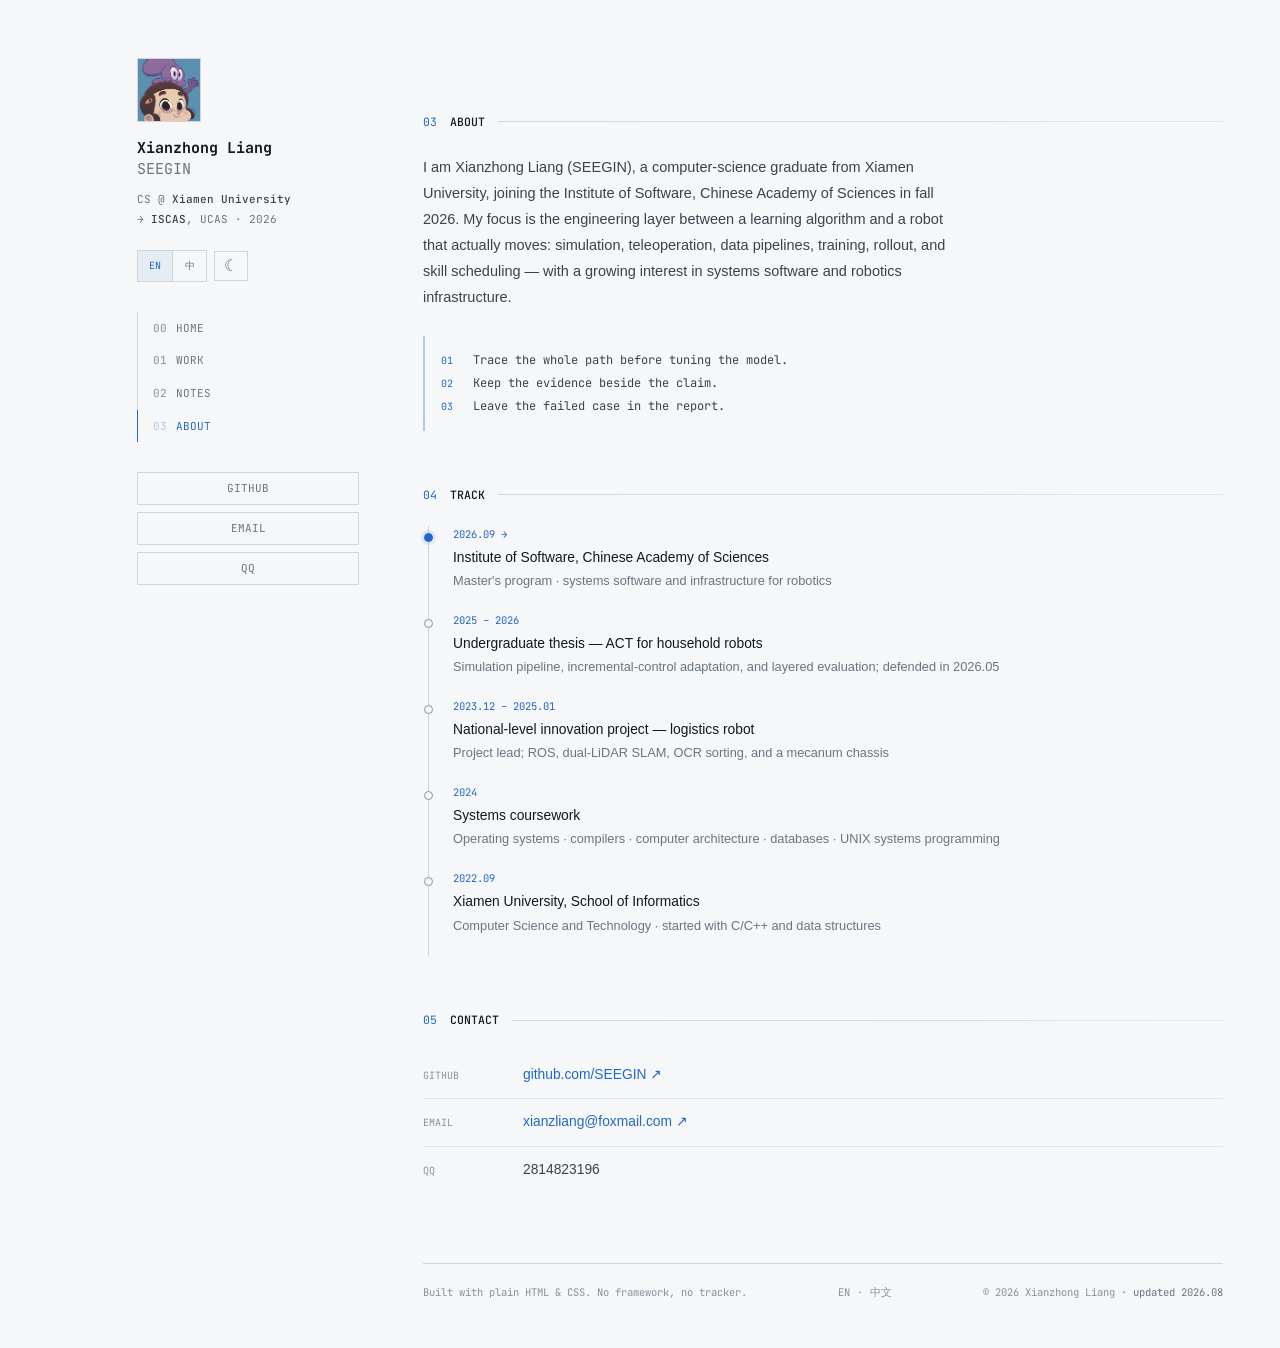
==== about.html @ d33dfe6f "Initial site: multi-page personal homepage (home / work / notes / about)" ====
<!DOCTYPE html>
<html lang="en">
<head>
<meta charset="utf-8">
<meta name="viewport" content="width=device-width, initial-scale=1">
<title>About — Xianzhong Liang (SEEGIN)</title>
<meta name="description" content="Who I am and the path so far: CS at Xiamen University, joining ISCAS UCAS in 2026; systems software and robotics infrastructure.">
<meta name="author" content="Xianzhong Liang">
<meta name="theme-color" content="#0A0C10">
<meta name="color-scheme" content="dark light">
<meta property="og:type" content="profile">
<meta property="og:title" content="About — Xianzhong Liang (SEEGIN)">
<meta property="og:description" content="The path so far: XMU → ISCAS, systems software and robotics infrastructure.">
<meta property="og:url" content="https://seegin.github.io/about.html">
<meta property="og:image" content="https://seegin.github.io/assets/avatar.jpg">
<meta property="og:image:alt" content="Portrait of Xianzhong Liang">
<meta property="og:image:width" content="1080">
<meta property="og:image:height" content="1080">
<meta property="profile:first_name" content="Xianzhong">
<meta property="profile:last_name" content="Liang">
<meta name="twitter:card" content="summary">
<meta property="og:locale" content="en_US">
<meta property="og:locale:alternate" content="zh_CN">

<link rel="canonical" href="https://seegin.github.io/about.html">
<link rel="alternate" hreflang="en" href="https://seegin.github.io/about.html">
<link rel="alternate" hreflang="zh-CN" href="https://seegin.github.io/about.html?lang=zh">
<link rel="alternate" hreflang="x-default" href="https://seegin.github.io/about.html">
<link rel="icon" type="image/jpeg" href="assets/avatar.jpg">
<link rel="apple-touch-icon" href="assets/avatar.jpg">

<script type="application/ld+json">
{
  "@context": "https://schema.org",
  "@type": "Person",
  "name": "Xianzhong Liang",
  "alternateName": "SEEGIN",
  "url": "https://seegin.github.io/about.html",
  "image": "https://seegin.github.io/assets/avatar.jpg",
  "email": "mailto:xianzliang@foxmail.com",
  "alumniOf": { "@type": "CollegeOrUniversity", "name": "Xiamen University" },
  "sameAs": [ "https://github.com/SEEGIN" ]
}
</script>

<link rel="preconnect" href="https://fonts.googleapis.com">
<link rel="preconnect" href="https://fonts.gstatic.com" crossorigin>
<link href="https://fonts.googleapis.com/css2?family=JetBrains+Mono:wght@400;500;700&display=swap" rel="stylesheet">
<link rel="stylesheet" href="assets/style.css">

<script>
(() => {
  try {
    const params = new URLSearchParams(location.search);
    const savedTheme = params.get('theme') || localStorage.getItem('theme');
    const savedLang = params.get('lang') || localStorage.getItem('lang');
    document.documentElement.dataset.theme = savedTheme || (matchMedia('(prefers-color-scheme: light)').matches ? 'light' : 'dark');
    document.documentElement.dataset.lang = savedLang || 'en';
    document.documentElement.lang = savedLang === 'zh' ? 'zh-CN' : 'en';
  } catch (_) {
    document.documentElement.dataset.theme = 'dark';
    document.documentElement.dataset.lang = 'en';
  }
})();
</script>
</head>
<body>

<noscript><div class="jsnote">JavaScript disabled · language/theme switching unavailable — 未启用 JavaScript：中英文与主题切换不可用。</div></noscript>

<a class="skip-link" href="#content"><span class="i18n-en">Skip to content</span><span class="i18n-zh">跳到正文</span></a>

<div class="page">

<!-- ══════════ RAIL ══════════ -->
<aside class="rail">
  <img class="avatar" src="assets/avatar.jpg" alt="Portrait of Xianzhong Liang" width="64" height="64" decoding="async">
  <div class="rname">Xianzhong Liang<br><span>SEEGIN</span></div>
  <div class="rrole">
    CS @ <b>Xiamen University</b><br>
    → <b>ISCAS</b>, UCAS · 2026
  </div>

  <div class="prefs">
    <div class="segmented" role="group" aria-label="Language">
      <button type="button" data-lang-option="en" aria-pressed="true">EN</button>
      <button type="button" data-lang-option="zh" aria-pressed="false">中</button>
    </div>
    <button class="theme-toggle" id="theme-toggle" type="button" aria-label="Switch to light theme" title="Switch to light theme">
      <span aria-hidden="true">☼</span>
    </button>
  </div>

  <nav class="rnav" aria-label="Section navigation">
    <a href="index.html"><span class="n">00</span><span class="i18n-en">Home</span><span class="i18n-zh">首页</span></a>
    <a href="work.html"><span class="n">01</span><span class="i18n-en">Work</span><span class="i18n-zh">项目</span></a>
    <a href="notes.html"><span class="n">02</span><span class="i18n-en">Notes</span><span class="i18n-zh">写作</span></a>
    <a href="about.html" class="on" aria-current="page"><span class="n">03</span><span class="i18n-en">About</span><span class="i18n-zh">关于</span></a>
  </nav>

  <div class="rlinks">
    <a href="https://github.com/SEEGIN" rel="me">GITHUB</a>
    <a href="mailto:xianzliang@foxmail.com"><span class="i18n-en">EMAIL</span><span class="i18n-zh">邮箱</span></a>
    <button type="button" id="copy-qq" data-copy="2814823196" title="Copy QQ: 2814823196">QQ</button>
    <div class="copy-status" id="copy-status" aria-live="polite"></div>
  </div>
</aside>

<!-- ══════════ MAIN ══════════ -->
<main class="main" id="content">

  <!-- ═══ 03 ABOUT ═══ -->
  <section id="about">
    <div class="sh"><span class="n">03</span><h2><span class="i18n-en">About</span><span class="i18n-zh">关于</span></h2><span class="rule"></span></div>
    <p class="about-intro">
      <span class="i18n-en">I am Xianzhong Liang (SEEGIN), a computer-science graduate from Xiamen University, joining the
      Institute of Software, Chinese Academy of Sciences in fall 2026. My focus is the engineering layer between a learning
      algorithm and a robot that actually moves: simulation, teleoperation, data pipelines, training, rollout, and skill
      scheduling — with a growing interest in systems software and robotics infrastructure.</span>
      <span class="i18n-zh">我是梁献中（SEEGIN），厦门大学计算机科学与技术本科毕业，2026 年秋季将入学中国科学院软件研究所。
      我关注学习算法与真正运动起来的机器人之间的系统工程：仿真、示教、数据管线、训练、rollout 与技能调度；
      方向偏底层系统软件与机器人系统支撑。</span>
    </p>
    <div class="principle">
      <div><span class="pn">01</span><b><span class="i18n-en">Trace the whole path before tuning the model.</span><span class="i18n-zh">先把整条链路跑通，再谈调参。</span></b></div>
      <div><span class="pn">02</span><b><span class="i18n-en">Keep the evidence beside the claim.</span><span class="i18n-zh">结论旁边放证据，数字旁边写口径。</span></b></div>
      <div><span class="pn">03</span><b><span class="i18n-en">Leave the failed case in the report.</span><span class="i18n-zh">失败案例不删，它定义能力边界。</span></b></div>
    </div>
  </section>

  <!-- ═══ 04 TRACK ═══ -->
  <section id="track">
    <div class="sh"><span class="n">04</span><h2><span class="i18n-en">Track</span><span class="i18n-zh">轨迹</span></h2><span class="rule"></span></div>
    <ul class="track">
      <li class="hi">
        <div class="y">2026.09 →</div>
        <div class="t"><span class="i18n-en">Institute of Software, Chinese Academy of Sciences</span><span class="i18n-zh">中国科学院软件研究所</span></div>
        <div class="s"><span class="i18n-en">Master's program · systems software and infrastructure for robotics</span><span class="i18n-zh">硕士 · 方向偏底层系统软件与机器人系统支撑</span></div>
      </li>
      <li>
        <div class="y">2025 – 2026</div>
        <div class="t"><span class="i18n-en">Undergraduate thesis — ACT for household robots</span><span class="i18n-zh">本科毕业设计 — 家务机器人 ACT</span></div>
        <div class="s"><span class="i18n-en">Simulation pipeline, incremental-control adaptation, and layered evaluation; defended in 2026.05</span><span class="i18n-zh">仿真链路搭建、增量控制适配优化、分层实验验证；2026.05 答辩</span></div>
      </li>
      <li>
        <div class="y">2023.12 – 2025.01</div>
        <div class="t"><span class="i18n-en">National-level innovation project — logistics robot</span><span class="i18n-zh">国家级大创 — 物流机器人</span></div>
        <div class="s"><span class="i18n-en">Project lead; ROS, dual-LiDAR SLAM, OCR sorting, and a mecanum chassis</span><span class="i18n-zh">项目负责人；ROS、双雷达 SLAM、OCR 分拣、麦轮底盘</span></div>
      </li>
      <li>
        <div class="y">2024</div>
        <div class="t"><span class="i18n-en">Systems coursework</span><span class="i18n-zh">系统课程主线</span></div>
        <div class="s"><span class="i18n-en">Operating systems · compilers · computer architecture · databases · UNIX systems programming</span><span class="i18n-zh">操作系统 · 编译原理 · 计算机系统结构 · 数据库 · UNIX 系统编程</span></div>
      </li>
      <li>
        <div class="y">2022.09</div>
        <div class="t"><span class="i18n-en">Xiamen University, School of Informatics</span><span class="i18n-zh">厦门大学信息学院</span></div>
        <div class="s"><span class="i18n-en">Computer Science and Technology · started with C/C++ and data structures</span><span class="i18n-zh">计算机科学与技术 · 从 C/C++ 与数据结构起步</span></div>
      </li>
    </ul>
  </section>

  <!-- ═══ 05 CONTACT ═══ -->
  <section id="contact">
    <div class="sh"><span class="n">05</span><h2><span class="i18n-en">Contact</span><span class="i18n-zh">联系</span></h2><span class="rule"></span></div>
    <div class="row"><div class="lab">GitHub</div><p><a href="https://github.com/SEEGIN" target="_blank" rel="noopener">github.com/SEEGIN ↗</a></p></div>
    <div class="row"><div class="lab">Email</div><p><a href="mailto:xianzliang@foxmail.com">xianzliang@foxmail.com ↗</a></p></div>
    <div class="row"><div class="lab">QQ</div><p>2814823196</p></div>
  </section>

  <footer>
    <span><span class="i18n-en">Built with plain HTML &amp; CSS. No framework, no tracker.</span><span class="i18n-zh">纯 HTML / CSS 构建。无框架，无追踪。</span></span>
    <span class="foot-lang"><a href="about.html?lang=en">EN</a> · <a href="about.html?lang=zh">中文</a></span>
    <span>© 2026 Xianzhong Liang <span class="foot-upd">· <span class="i18n-en">updated</span><span class="i18n-zh">最近更新</span> 2026.08</span></span>
  </footer>

</main>
</div>

<script id="page-i18n" type="application/json">
{"zh":{"title":"关于 — 梁献中（SEEGIN）","description":"厦门大学计算机 → 2026 年入学中科院软件所；方向偏底层系统软件与机器人系统支撑。"}}
</script>
<script src="assets/site.js"></script>

</body>
</html>
---- assets/style.css ----
/* ══════════════════════════════════════════════
   TOKENS
   ══════════════════════════════════════════════ */
:root{
  /* surfaces — 3 阶，用于拉开层次 */
  --bg:#0A0C10;
  --surface:#10141A;
  --surface-2:#151A22;
  --border:#1F2630;
  --border-soft:#171D25;

  /* text */
  --text:#C9D1D9;
  --text-hi:#E6EDF3;
  --dim:#6E7A87;
  --dim-2:#525E6B;

  /* accent — 单一蓝，3 个亮度档 */
  --accent:#4C8DFF;
  --accent-hi:#84B2FF;
  --accent-d:#1B3A6B;
  --accent-bg:rgba(76,141,255,.07);

  /* semantic — 只有两个，各自绑死一个语义 */
  --ok:#4FA98C;                /* 强证据 / verified */
  --warn:#C0924E;              /* 边界 / 限制 */
  --ok-text:#7FA99B;
  --warn-text:#C9B48D;
  --code:#A6BDDA;

  --mono:'JetBrains Mono',ui-monospace,SFMono-Regular,Menlo,Consolas,monospace;
  --sans:-apple-system,BlinkMacSystemFont,'Segoe UI','PingFang SC','Hiragino Sans GB',
         'Microsoft YaHei','Noto Sans SC',sans-serif;

  --rail:222px;
  --main:800px;
  --gap:64px;
}

html[data-theme="light"]{
  --bg:#F6F7F8;
  --surface:#FFFFFF;
  --surface-2:#EFF2F5;
  --border:#CDD4DB;
  --border-soft:#E2E6EA;
  --text:#38434D;
  --text-hi:#111820;
  --dim:#687581;
  --dim-2:#87929C;
  --accent:#2368C4;
  --accent-hi:#174C91;
  --accent-d:#AFC9EA;
  --accent-bg:rgba(35,104,196,.07);
  --ok:#287D63;
  --warn:#986A22;
  --ok-text:#397A66;
  --warn-text:#805F2E;
  --code:#315D91;
}

*{box-sizing:border-box;margin:0;padding:0}
html{scroll-behavior:smooth;scroll-padding-top:32px;-webkit-text-size-adjust:100%;color-scheme:dark}
html[data-theme="light"]{color-scheme:light}
body{
  background:var(--bg);color:var(--text);
  font-family:var(--sans);font-size:15px;line-height:1.7;
  -webkit-font-smoothing:antialiased;
}
html[data-lang="en"] .i18n-zh,html[data-lang="zh"] .i18n-en{display:none!important}
a{color:var(--accent);text-decoration:none}
a:hover{color:var(--accent-hi)}
a:focus-visible{outline:2px solid var(--accent);outline-offset:3px}
button{font:inherit}
button:focus-visible{outline:2px solid var(--accent);outline-offset:3px}
.skip-link{
  position:fixed;left:16px;top:12px;z-index:10;transform:translateY(-160%);
  background:var(--text-hi);color:var(--bg);font-family:var(--mono);font-size:12px;
  padding:8px 12px;
}
.skip-link:focus{transform:translateY(0);color:var(--bg)}
.jsnote{
  position:fixed;top:0;left:0;right:0;z-index:99;text-align:center;
  font-family:var(--mono);font-size:10.5px;letter-spacing:0;
  padding:6px 14px;background:var(--accent-d);color:var(--text-hi);
}

/* ══════════════════════════════════════════════
   LAYOUT — 左信息栏 + 右正文栏
   ══════════════════════════════════════════════ */
.page{
  position:relative;z-index:1;
  max-width:calc(var(--rail) + var(--gap) + var(--main));
  margin:0 auto;padding:0 40px;
  display:grid;grid-template-columns:var(--rail) var(--main);
  column-gap:var(--gap);align-items:start;
}

/* ── rail ─────────────────────────────── */
.rail{position:sticky;top:0;padding:58px 0 40px;max-height:100vh;overflow-y:auto;scrollbar-width:none}
.rail::-webkit-scrollbar{display:none}
.avatar{
  width:64px;height:64px;border:1px solid var(--border);object-fit:cover;
  filter:grayscale(.35) contrast(1.02);display:block;
}
.rname{font-family:var(--mono);font-size:15px;font-weight:700;color:var(--text-hi);margin-top:16px;line-height:1.4}
.rname span{color:var(--dim);font-weight:400}
.rrole{font-family:var(--mono);font-size:11px;line-height:1.85;color:var(--dim);margin-top:9px;letter-spacing:0}
.rrole b{color:var(--text);font-weight:500}

.prefs{display:flex;align-items:center;gap:7px;margin-top:20px}
.segmented{display:grid;grid-template-columns:repeat(2,34px);border:1px solid var(--border)}
.segmented button,.theme-toggle{
  height:30px;border:0;background:transparent;color:var(--dim);cursor:pointer;
  font-family:var(--mono);font-size:10px;line-height:1;
}
.segmented button + button{border-left:1px solid var(--border)}
.segmented button[aria-pressed="true"]{background:var(--accent-bg);color:var(--accent)}
.theme-toggle{width:34px;border:1px solid var(--border);font-size:16px}
.segmented button:hover,.theme-toggle:hover{background:var(--accent-bg);color:var(--accent)}

.rnav{margin-top:30px;display:flex;flex-direction:column;border-left:1px solid var(--border)}
.rnav a{
  font-family:var(--mono);font-size:11px;letter-spacing:0;text-transform:uppercase;
  color:var(--dim);padding:7px 0 7px 15px;margin-left:-1px;border-left:1px solid transparent;
}
.rnav a .n{color:var(--dim-2);margin-right:9px}
.rnav a:hover{color:var(--text)}
.rnav a.on{color:var(--accent);border-left-color:var(--accent)}
.rnav a.on .n{color:var(--accent-d)}

.rlinks{margin-top:30px;display:flex;flex-direction:column;gap:7px}
.rlinks a,.rlinks button{
  font-family:var(--mono);font-size:11px;letter-spacing:0;color:var(--dim);
  border:1px solid var(--border);padding:6px 11px;text-align:center;background:transparent;cursor:pointer;
}
.rlinks a:hover,.rlinks button:hover{border-color:var(--accent-d);color:var(--accent);background:var(--accent-bg)}
.copy-status{min-height:17px;margin-top:5px;font-family:var(--mono);font-size:9.5px;color:var(--ok-text);text-align:center}

/* ── main ─────────────────────────────── */
.main{padding:58px 0 0;min-width:0}

/* ── hero ─────────────────────────────── */
.hero{padding-bottom:6px}
.eyebrow{
  font-family:var(--mono);font-size:12px;font-weight:500;letter-spacing:0;
  text-transform:uppercase;color:var(--dim);
}
.hero h1{
  margin-top:10px;font-family:var(--mono);font-size:30px;line-height:1.3;
  font-weight:700;letter-spacing:0;color:var(--text-hi);
}
.hero h1 span{font-size:14px;font-weight:400;color:var(--dim);white-space:nowrap}
.tagline{margin-top:20px;font-size:19px;line-height:1.62;color:var(--text-hi);max-width:64ch;font-weight:400}
.tagline .k{color:var(--accent-hi)}
.tagsub{margin-top:14px;font-size:14.5px;line-height:1.75;color:var(--dim);max-width:66ch}
.principle{
  margin-top:26px;padding:13px 0 13px 16px;border-left:2px solid var(--accent-d);
  font-family:var(--mono);font-size:12px;line-height:1.9;color:var(--dim);
}
.principle div{display:grid;grid-template-columns:24px 1fr;gap:8px}
.principle .pn{color:var(--accent);font-size:10px;padding-top:2px}
.principle b{color:var(--text);font-weight:400}

/* ── section heads ────────────────────── */
section{padding:54px 0 0}
.sh{display:flex;align-items:center;gap:13px;margin-bottom:22px}
.sh h2{
  font-family:var(--mono);font-size:11.5px;font-weight:500;letter-spacing:0;
  text-transform:uppercase;color:var(--text-hi);white-space:nowrap;
}
.sh .n{font-family:var(--mono);font-size:11.5px;color:var(--accent);letter-spacing:0}
.sh .rule{flex:1;height:1px;background:linear-gradient(90deg,var(--border),var(--border-soft))}
.sh .date{font-family:var(--mono);font-size:10px;letter-spacing:0;color:var(--dim-2);white-space:nowrap}

/* ── now ──────────────────────────────── */
.now li{list-style:none;display:grid;grid-template-columns:16px 1fr;gap:10px;padding:4px 0;font-size:14.5px}
.now li::before{content:'▸';color:var(--accent-d);font-size:11px;line-height:1.9}
.now b{color:var(--text-hi);font-weight:500}

/* ── cards ────────────────────────────── */
.card{border:1px solid var(--border);background:var(--surface);padding:22px 24px 18px;margin-bottom:18px}
.card-h{border-bottom:1px solid var(--border);padding-bottom:14px;margin-bottom:16px}
.card-h h3{font-family:var(--mono);font-size:15px;font-weight:700;line-height:1.45;color:var(--text-hi)}
.card-h .zh{font-size:13px;color:var(--dim);margin-top:5px}
.meta{display:flex;flex-wrap:wrap;gap:6px;margin-top:12px}
.meta > span{
  font-family:var(--mono);font-size:10px;letter-spacing:0;color:var(--dim);
  border:1px solid var(--border-soft);background:var(--surface-2);padding:2px 8px;
}
.meta > span.hi{color:var(--accent);border-color:var(--accent-d);background:var(--accent-bg)}

.row{display:grid;grid-template-columns:82px 1fr;gap:18px;padding:11px 0;align-items:start}
.row + .row{border-top:1px solid var(--border-soft)}
.lab{
  font-family:var(--mono);font-size:10px;letter-spacing:0;text-transform:uppercase;
  color:var(--dim-2);padding-top:4px;
}
.row p{font-size:13.8px;line-height:1.78}
.row p b{color:var(--text-hi);font-weight:500}
code{
  font-family:var(--mono);font-size:.88em;color:var(--code);background:var(--accent-bg);
  padding:1px 5px;overflow-wrap:anywhere;box-decoration-break:clone;-webkit-box-decoration-break:clone;
}

/* evidence */
.ev{display:flex;flex-direction:column;gap:6px}
.ev div{display:grid;grid-template-columns:112px 1fr;gap:12px;align-items:baseline;font-size:13.3px}
.ev .num{font-family:var(--mono);font-size:12.5px;color:var(--accent);font-weight:500}
.ev .d2{color:var(--text)}
.ev .scope{display:block;font-size:11.5px;color:var(--dim);margin-top:1px}
.ev .scope::before{content:'●';font-size:6px;vertical-align:middle;margin-right:6px;color:var(--dim-2)}
.ev .s-ok::before{color:var(--ok)}
.ev .s-ok{color:var(--ok-text)}

/* boundary */
.row.bd{border-top:1px solid var(--border)}
.row.bd .lab{color:var(--warn)}
.row.bd p{color:var(--dim);font-size:13.3px;border-left:2px solid rgba(192,146,78,.28);padding-left:14px}
.row.bd p b{color:var(--warn-text);font-weight:500}

/* mini list */
.mini{border:1px solid var(--border)}
.mini li{list-style:none;padding:13px 20px;display:grid;grid-template-columns:1fr auto;gap:14px;align-items:baseline}
.mini li + li{border-top:1px solid var(--border-soft)}
.mini .t{font-family:var(--mono);font-size:12.5px;color:var(--text-hi)}
.mini .d{font-size:12.8px;color:var(--dim);grid-column:1/-1;margin-top:3px;line-height:1.7}
.mini .y{font-family:var(--mono);font-size:10.5px;color:var(--dim-2)}

/* ── stack ────────────────────────────── */
.stack div{display:grid;grid-template-columns:92px 1fr;gap:18px;padding:8px 0;align-items:baseline}
.stack div + div{border-top:1px solid var(--border-soft)}
.stack .k{font-family:var(--mono);font-size:10px;letter-spacing:0;text-transform:uppercase;color:var(--dim-2)}
.stack .v{font-family:var(--mono);font-size:12.2px;line-height:1.9;color:var(--text)}

/* ── track ────────────────────────────── */
.track{border-left:1px solid var(--border);margin-left:5px;padding-left:24px}
.track li{list-style:none;position:relative;padding:0 0 20px}
.track li::before{
  content:'';position:absolute;left:-29px;top:7px;width:7px;height:7px;
  background:var(--bg);border:1px solid var(--dim-2);border-radius:50%;
}
.track li.hi::before{border-color:var(--accent);background:var(--accent);box-shadow:0 0 0 3px rgba(76,141,255,.14)}
.track .y{font-family:var(--mono);font-size:10.5px;letter-spacing:0;color:var(--accent)}
.track .t{font-size:13.8px;margin-top:2px;color:var(--text-hi)}
.track .s{font-size:12.8px;color:var(--dim);margin-top:1px;line-height:1.7}

/* ── notes ────────────────────────────── */
.notes li{list-style:none;padding:13px 0;border-top:1px solid var(--border-soft)}
.notes li:first-child{border-top:1px solid var(--border)}
.notes li:last-child{border-bottom:1px solid var(--border)}
.notes .t{font-family:var(--mono);font-size:13px;color:var(--text-hi)}
.notes .t a{color:var(--text-hi);border-bottom:1px solid var(--accent-d)}
.notes .t a:hover{color:var(--accent);border-bottom-color:var(--accent)}
.notes .d{font-size:12.8px;color:var(--dim);margin-top:3px;line-height:1.7}
.soon{
  font-family:var(--mono);font-size:9.5px;color:var(--dim-2);border:1px solid var(--border);
  padding:1px 6px;margin-left:8px;letter-spacing:0;vertical-align:1px;
}
.soon.published{color:var(--ok-text);border-color:var(--ok)}
.note-source{font-family:var(--mono);font-size:10px;margin-top:7px}
.notes-more{margin-top:14px;font-family:var(--mono);font-size:11.5px;letter-spacing:0;color:var(--dim)}

/* ── footer ───────────────────────────── */
footer{
  margin-top:70px;border-top:1px solid var(--border);padding:20px 0 46px;
  font-family:var(--mono);font-size:10.5px;color:var(--dim-2);
  display:flex;justify-content:space-between;gap:16px;flex-wrap:wrap;
}
.foot-lang{display:flex;gap:7px}
.foot-lang a{color:var(--dim-2)}
.foot-lang a:hover{color:var(--accent)}
.foot-upd{color:var(--dim)}

/* ══════════════════════════════════════════════
   RESPONSIVE — 单栏塌陷
   ══════════════════════════════════════════════ */
@media (max-width:1120px){
  :root{--gap:44px;--rail:200px}
  .page{padding:0 32px}
  .main{max-width:100%}
}
@media (max-width:940px){
  .page{display:block;padding:0 28px;max-width:800px}
  .rail{position:static;max-height:none;padding:44px 0 0;display:grid;
        grid-template-columns:64px 1fr;column-gap:20px;align-items:start}
  .rname{margin-top:0}
  .avatar{grid-row:span 2}
  .prefs{grid-column:1/-1;margin-top:20px}
  .rnav{grid-column:1/-1;margin-top:26px;display:grid;grid-template-columns:repeat(4,minmax(0,1fr));
        border-left:none;border-top:1px solid var(--border)}
  .rnav a{padding:9px 0;border-left:none;border-top:1px solid transparent;margin-left:0;margin-top:-1px;text-align:center;white-space:nowrap}
  .rnav a.on{border-left-color:transparent;border-top-color:var(--accent)}
  .rlinks{grid-column:1/-1;display:grid;grid-template-columns:repeat(3,minmax(0,1fr));margin-top:18px}
  .rlinks a,.rlinks button{padding:6px 8px}
  .copy-status{grid-column:1/-1}
  .main{padding-top:8px}
}
@media (max-width:600px){
  .page{padding:0 18px}
  .rail{padding-top:34px;grid-template-columns:64px minmax(0,1fr)}
  .rnav a{font-size:9.5px}
  .rnav a .n{margin-right:4px}
  .eyebrow{font-size:11px}
  .hero h1{font-size:26px}
  .hero h1 span{display:block;margin-top:3px}
  .tagline{font-size:16.5px}
  section{padding-top:48px}
  .card{padding:18px 16px 14px}
  .row,.stack div,.ev div{grid-template-columns:1fr;gap:5px}
  .lab{padding-top:0}
  .row.bd p{padding-left:12px}
  .ev div{padding:2px 0}
  .mini li{padding:13px 16px}
}
@media (max-width:360px){
  .rnav a .n{display:none}
  .rnav a{font-size:10px}
  .principle{font-size:11px;padding-left:12px}
}
@media (prefers-reduced-motion:reduce){
  html{scroll-behavior:auto}
}
@media print{
  :root{
    --bg:#fff;--surface:#fff;--surface-2:#f4f5f6;
    --border:#bbb;--border-soft:#ddd;
    --text:#222;--text-hi:#000;--dim:#555;--dim-2:#777;
    --accent:#1a56b0;--accent-hi:#0f3d80;--accent-d:#9db9e0;--accent-bg:rgba(0,0,0,.04);
    --ok:#1a6b52;--warn:#7a5618;--ok-text:#2c6b57;--warn-text:#6b4b15;--code:#274b77;
  }
  html{color-scheme:light}
  body{background:#fff;font-size:10.5pt}
  .skip-link,.jsnote,.prefs,.rnav,.rlinks,.copy-status{display:none!important}
  .page{display:block;max-width:none;padding:0}
  .rail{position:static;max-height:none;overflow:visible;padding:0 0 14px}
  .avatar{width:46px;height:46px;filter:none}
  .main{padding-top:0}
  section{padding-top:20px}
  .card{break-inside:avoid}
  footer{margin-top:34px;padding-bottom:0}
  a[href^="http"]::after{content:" (" attr(href) ")";font-size:8pt;color:#666}
}

/* ── index cards / about ─────────────────── */
.idx{display:grid;grid-template-columns:repeat(3,1fr);gap:16px}
.idx-card{
  display:block;border:1px solid var(--border);background:var(--surface);
  padding:18px 18px 15px;color:var(--text);
}
.idx-card:hover{border-color:var(--accent-d);background:var(--accent-bg)}
.idx-t{display:block;font-family:var(--mono);font-size:13px;font-weight:700;letter-spacing:0;color:var(--text-hi)}
.idx-card:hover .idx-t{color:var(--accent)}
.idx-d{display:block;margin-top:8px;font-size:12.8px;line-height:1.7;color:var(--dim)}
.about-intro{max-width:66ch;font-size:14.5px;line-height:1.8;color:var(--text)}
@media (max-width:940px){
  .idx{grid-template-columns:1fr}
}
@media print{
  .idx-card{break-inside:avoid}
}
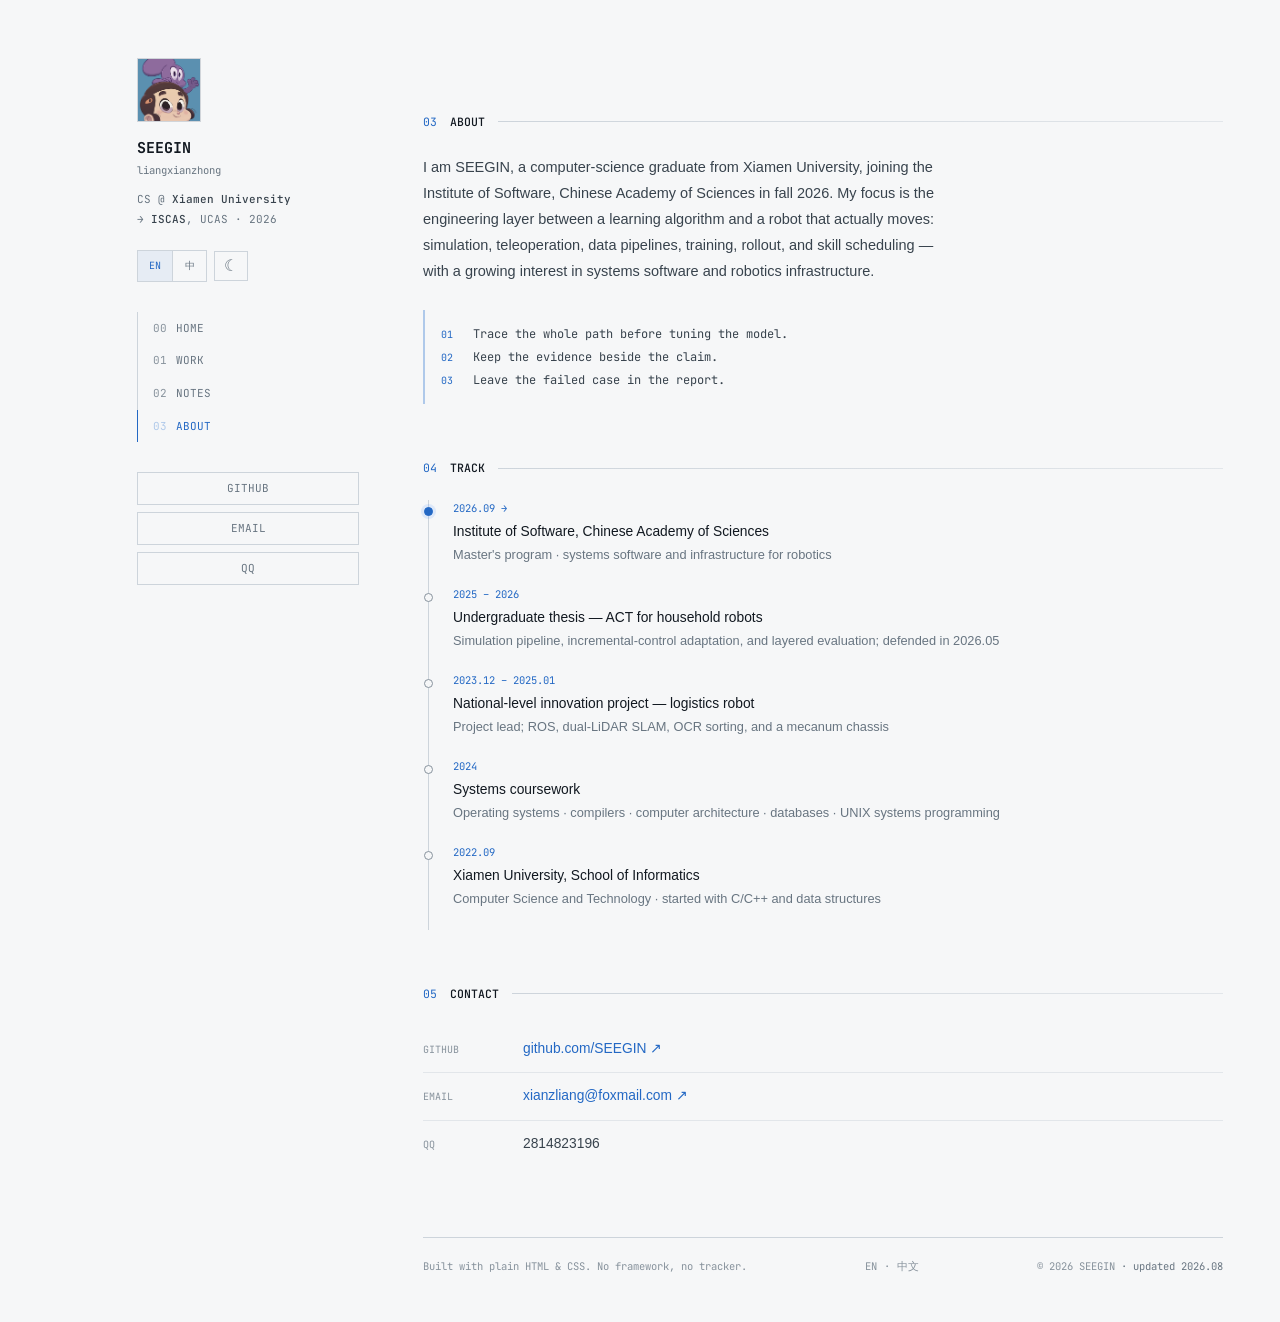
==== commit 93af76c8: "Branding: SEEGIN primary, liangxianzhong secondary (privacy)" ====
--- a/about.html
+++ b/about.html
@@ -3,21 +3,19 @@
 <head>
 <meta charset="utf-8">
 <meta name="viewport" content="width=device-width, initial-scale=1">
-<title>About — Xianzhong Liang (SEEGIN)</title>
+<title>About — SEEGIN</title>
 <meta name="description" content="Who I am and the path so far: CS at Xiamen University, joining ISCAS UCAS in 2026; systems software and robotics infrastructure.">
-<meta name="author" content="Xianzhong Liang">
+<meta name="author" content="SEEGIN">
 <meta name="theme-color" content="#0A0C10">
 <meta name="color-scheme" content="dark light">
 <meta property="og:type" content="profile">
-<meta property="og:title" content="About — Xianzhong Liang (SEEGIN)">
+<meta property="og:title" content="About — SEEGIN">
 <meta property="og:description" content="The path so far: XMU → ISCAS, systems software and robotics infrastructure.">
 <meta property="og:url" content="https://seegin.github.io/about.html">
 <meta property="og:image" content="https://seegin.github.io/assets/avatar.jpg">
-<meta property="og:image:alt" content="Portrait of Xianzhong Liang">
+<meta property="og:image:alt" content="Portrait of SEEGIN">
 <meta property="og:image:width" content="1080">
 <meta property="og:image:height" content="1080">
-<meta property="profile:first_name" content="Xianzhong">
-<meta property="profile:last_name" content="Liang">
 <meta name="twitter:card" content="summary">
 <meta property="og:locale" content="en_US">
 <meta property="og:locale:alternate" content="zh_CN">
@@ -33,8 +31,8 @@
 {
   "@context": "https://schema.org",
   "@type": "Person",
-  "name": "Xianzhong Liang",
-  "alternateName": "SEEGIN",
+  "name": "SEEGIN",
+  "alternateName": "liangxianzhong",
   "url": "https://seegin.github.io/about.html",
   "image": "https://seegin.github.io/assets/avatar.jpg",
   "email": "mailto:xianzliang@foxmail.com",
@@ -74,8 +72,8 @@
 
 <!-- ══════════ RAIL ══════════ -->
 <aside class="rail">
-  <img class="avatar" src="assets/avatar.jpg" alt="Portrait of Xianzhong Liang" width="64" height="64" decoding="async">
-  <div class="rname">Xianzhong Liang<br><span>SEEGIN</span></div>
+  <img class="avatar" src="assets/avatar.jpg" alt="Portrait of SEEGIN" width="64" height="64" decoding="async">
+  <div class="rname">SEEGIN<br><span>liangxianzhong</span></div>
   <div class="rrole">
     CS @ <b>Xiamen University</b><br>
     → <b>ISCAS</b>, UCAS · 2026
@@ -113,11 +111,11 @@
   <section id="about">
     <div class="sh"><span class="n">03</span><h2><span class="i18n-en">About</span><span class="i18n-zh">关于</span></h2><span class="rule"></span></div>
     <p class="about-intro">
-      <span class="i18n-en">I am Xianzhong Liang (SEEGIN), a computer-science graduate from Xiamen University, joining the
+      <span class="i18n-en">I am SEEGIN, a computer-science graduate from Xiamen University, joining the
       Institute of Software, Chinese Academy of Sciences in fall 2026. My focus is the engineering layer between a learning
       algorithm and a robot that actually moves: simulation, teleoperation, data pipelines, training, rollout, and skill
       scheduling — with a growing interest in systems software and robotics infrastructure.</span>
-      <span class="i18n-zh">我是梁献中（SEEGIN），厦门大学计算机科学与技术本科毕业，2026 年秋季将入学中国科学院软件研究所。
+      <span class="i18n-zh">我是 SEEGIN，厦门大学计算机科学与技术本科毕业，2026 年秋季将入学中国科学院软件研究所。
       我关注学习算法与真正运动起来的机器人之间的系统工程：仿真、示教、数据管线、训练、rollout 与技能调度；
       方向偏底层系统软件与机器人系统支撑。</span>
     </p>
@@ -171,14 +169,14 @@
   <footer>
     <span><span class="i18n-en">Built with plain HTML &amp; CSS. No framework, no tracker.</span><span class="i18n-zh">纯 HTML / CSS 构建。无框架，无追踪。</span></span>
     <span class="foot-lang"><a href="about.html?lang=en">EN</a> · <a href="about.html?lang=zh">中文</a></span>
-    <span>© 2026 Xianzhong Liang <span class="foot-upd">· <span class="i18n-en">updated</span><span class="i18n-zh">最近更新</span> 2026.08</span></span>
+    <span>© 2026 SEEGIN <span class="foot-upd">· <span class="i18n-en">updated</span><span class="i18n-zh">最近更新</span> 2026.08</span></span>
   </footer>
 
 </main>
 </div>
 
 <script id="page-i18n" type="application/json">
-{"zh":{"title":"关于 — 梁献中（SEEGIN）","description":"厦门大学计算机 → 2026 年入学中科院软件所；方向偏底层系统软件与机器人系统支撑。"}}
+{"zh":{"title":"关于 — SEEGIN","description":"厦门大学计算机 → 2026 年入学中科院软件所；方向偏底层系统软件与机器人系统支撑。"}}
 </script>
 <script src="assets/site.js"></script>
 
--- a/assets/style.css
+++ b/assets/style.css
@@ -104,7 +104,7 @@
   filter:grayscale(.35) contrast(1.02);display:block;
 }
 .rname{font-family:var(--mono);font-size:15px;font-weight:700;color:var(--text-hi);margin-top:16px;line-height:1.4}
-.rname span{color:var(--dim);font-weight:400}
+.rname span{color:var(--dim);font-weight:400;font-size:10.5px}
 .rrole{font-family:var(--mono);font-size:11px;line-height:1.85;color:var(--dim);margin-top:9px;letter-spacing:0}
 .rrole b{color:var(--text);font-weight:500}
 
